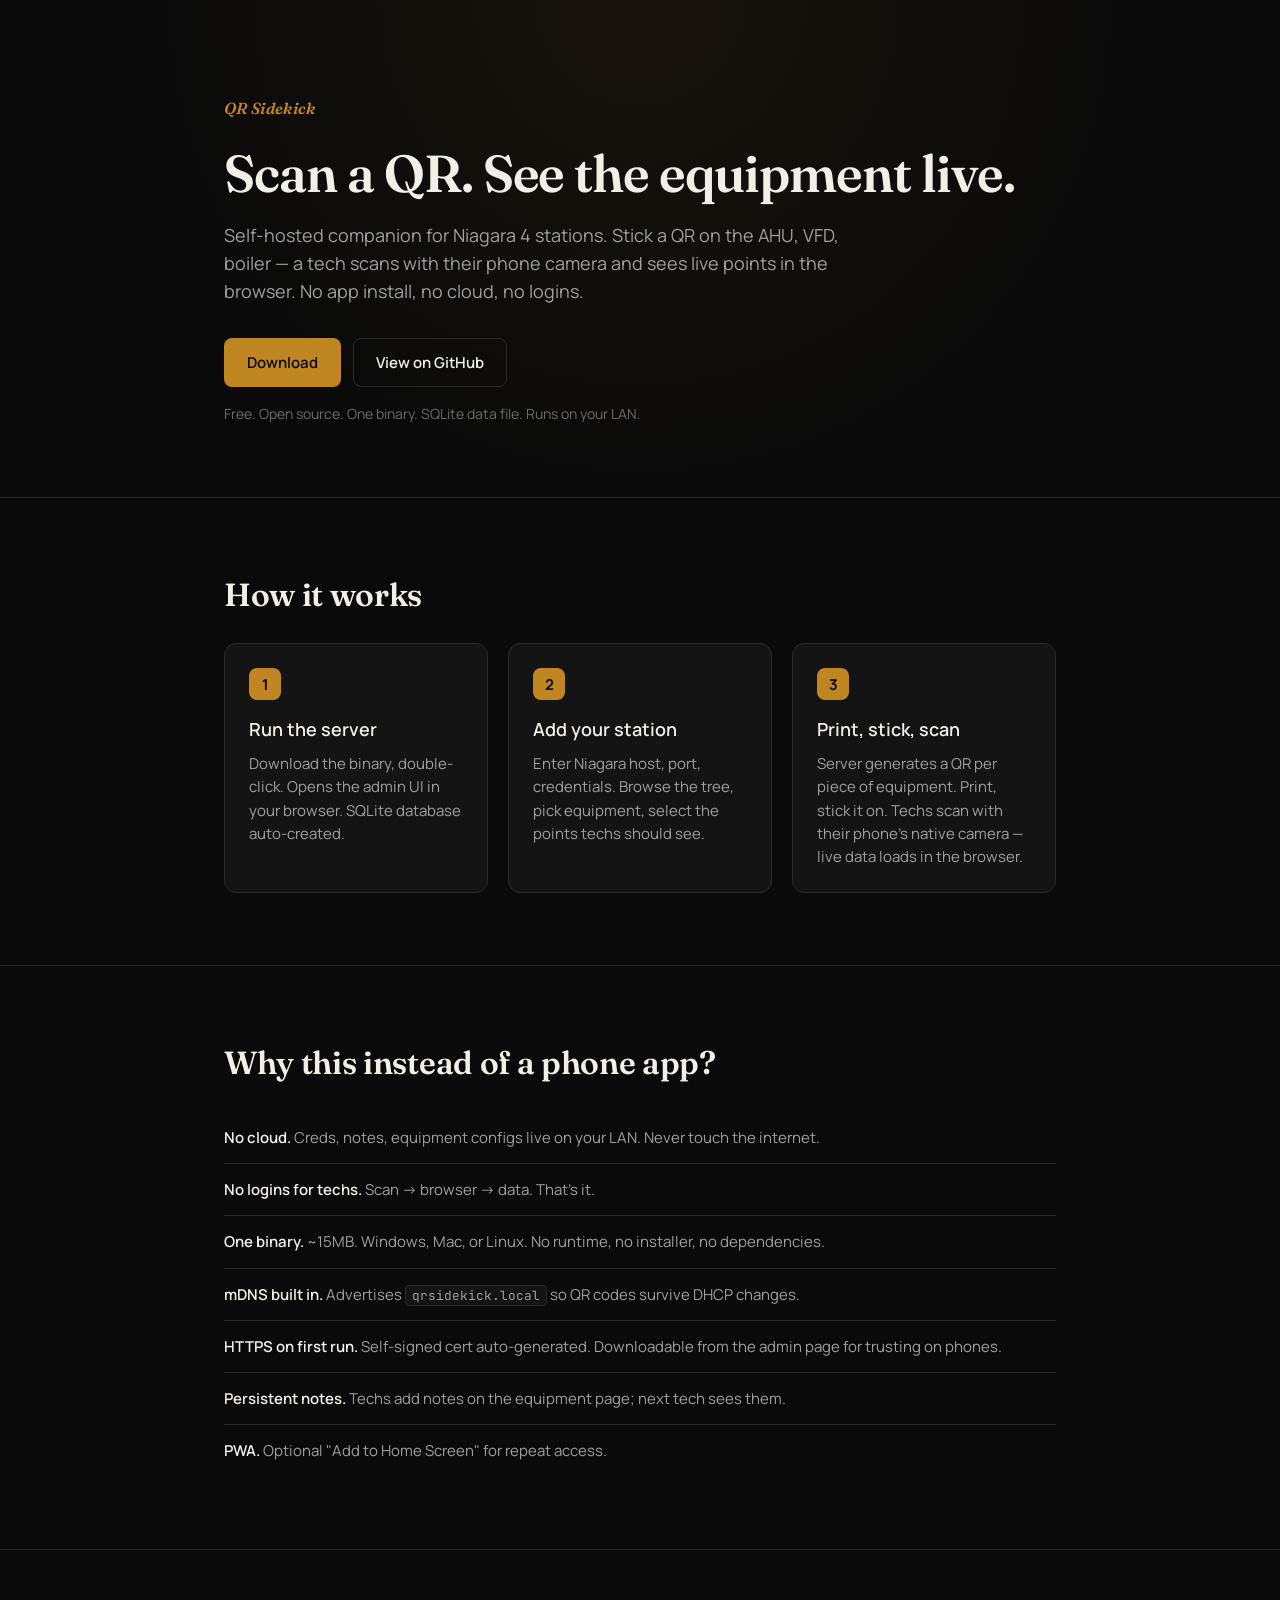
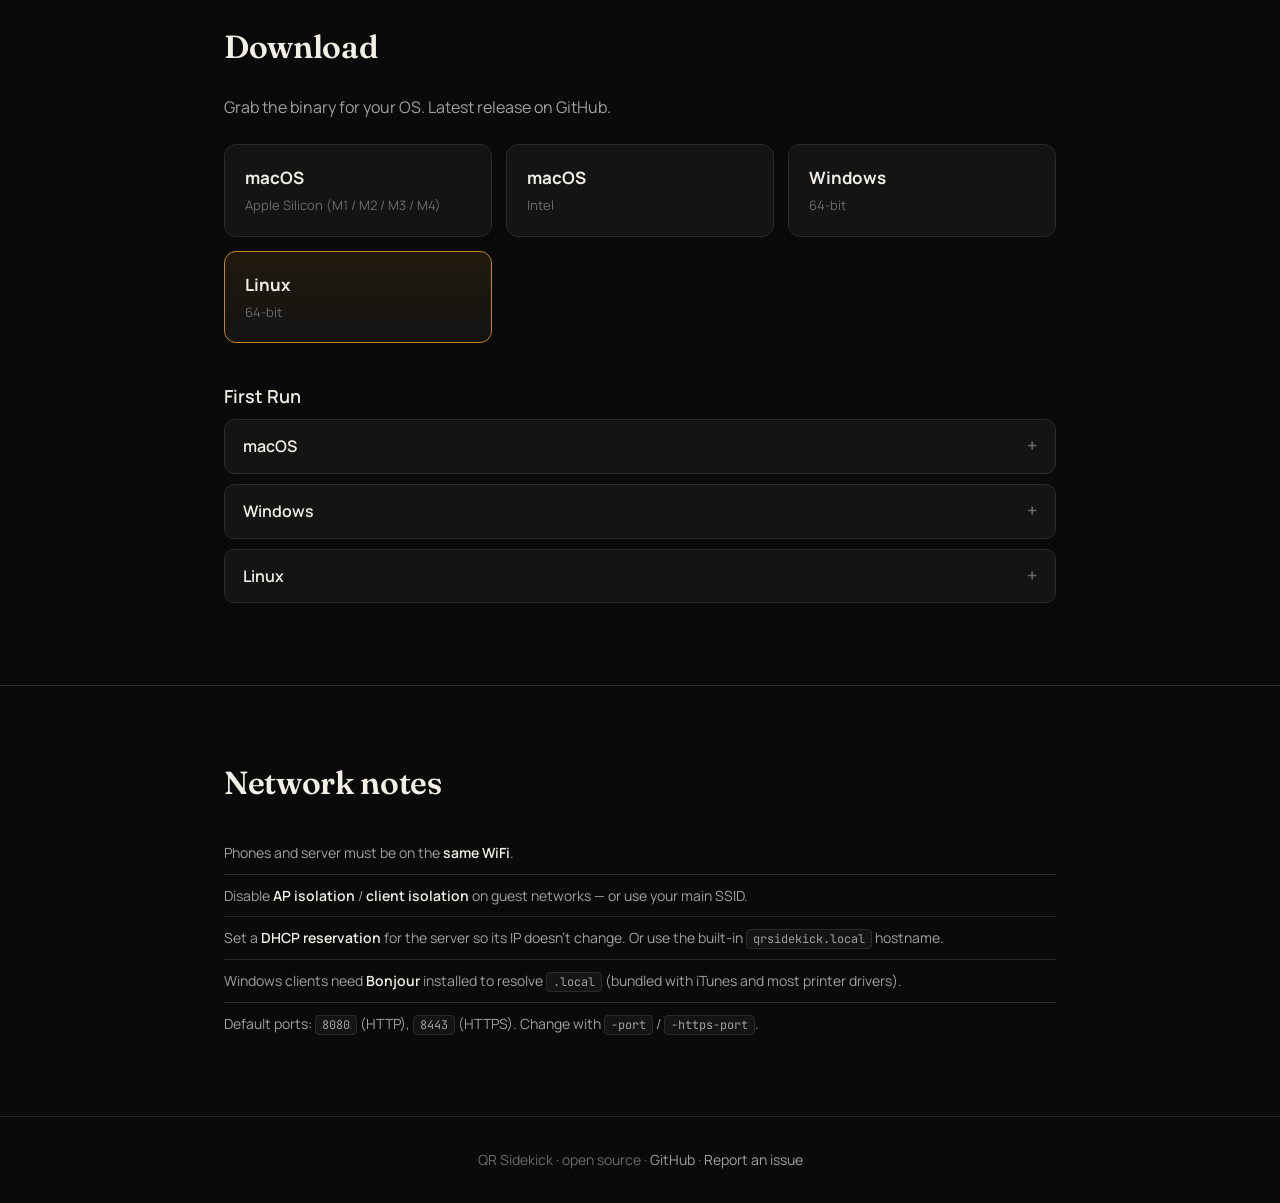
==== index.html @ 25e9cbfd "chore: remove legacy mobile app setup" ====
<!doctype html>
<html lang="en">
<head>
  <meta charset="utf-8">
  <meta name="viewport" content="width=device-width, initial-scale=1">
  <meta http-equiv="refresh" content="0; url=site/">
  <title>QR Sidekick</title>
  <link rel="canonical" href="site/">
</head>
<body>
  <p><a href="site/">Continue to QR Sidekick</a></p>
</body>
</html>
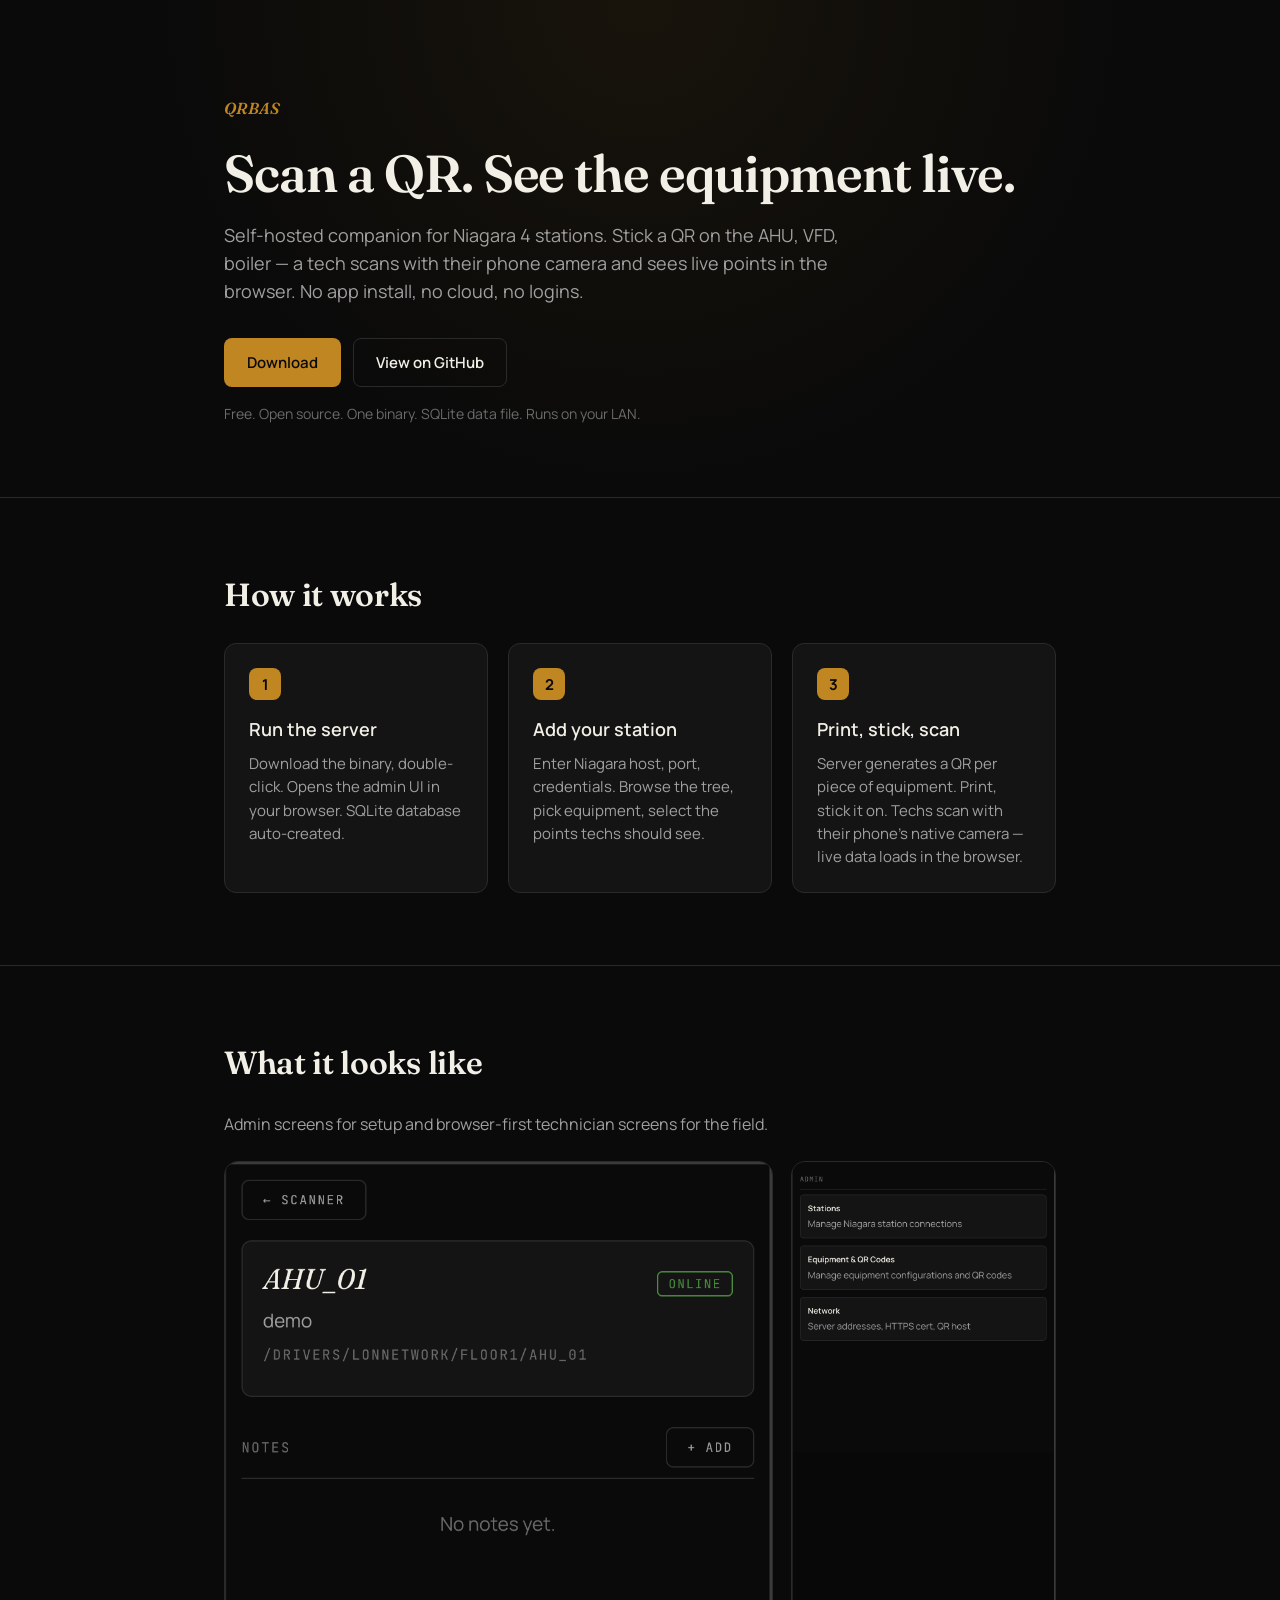
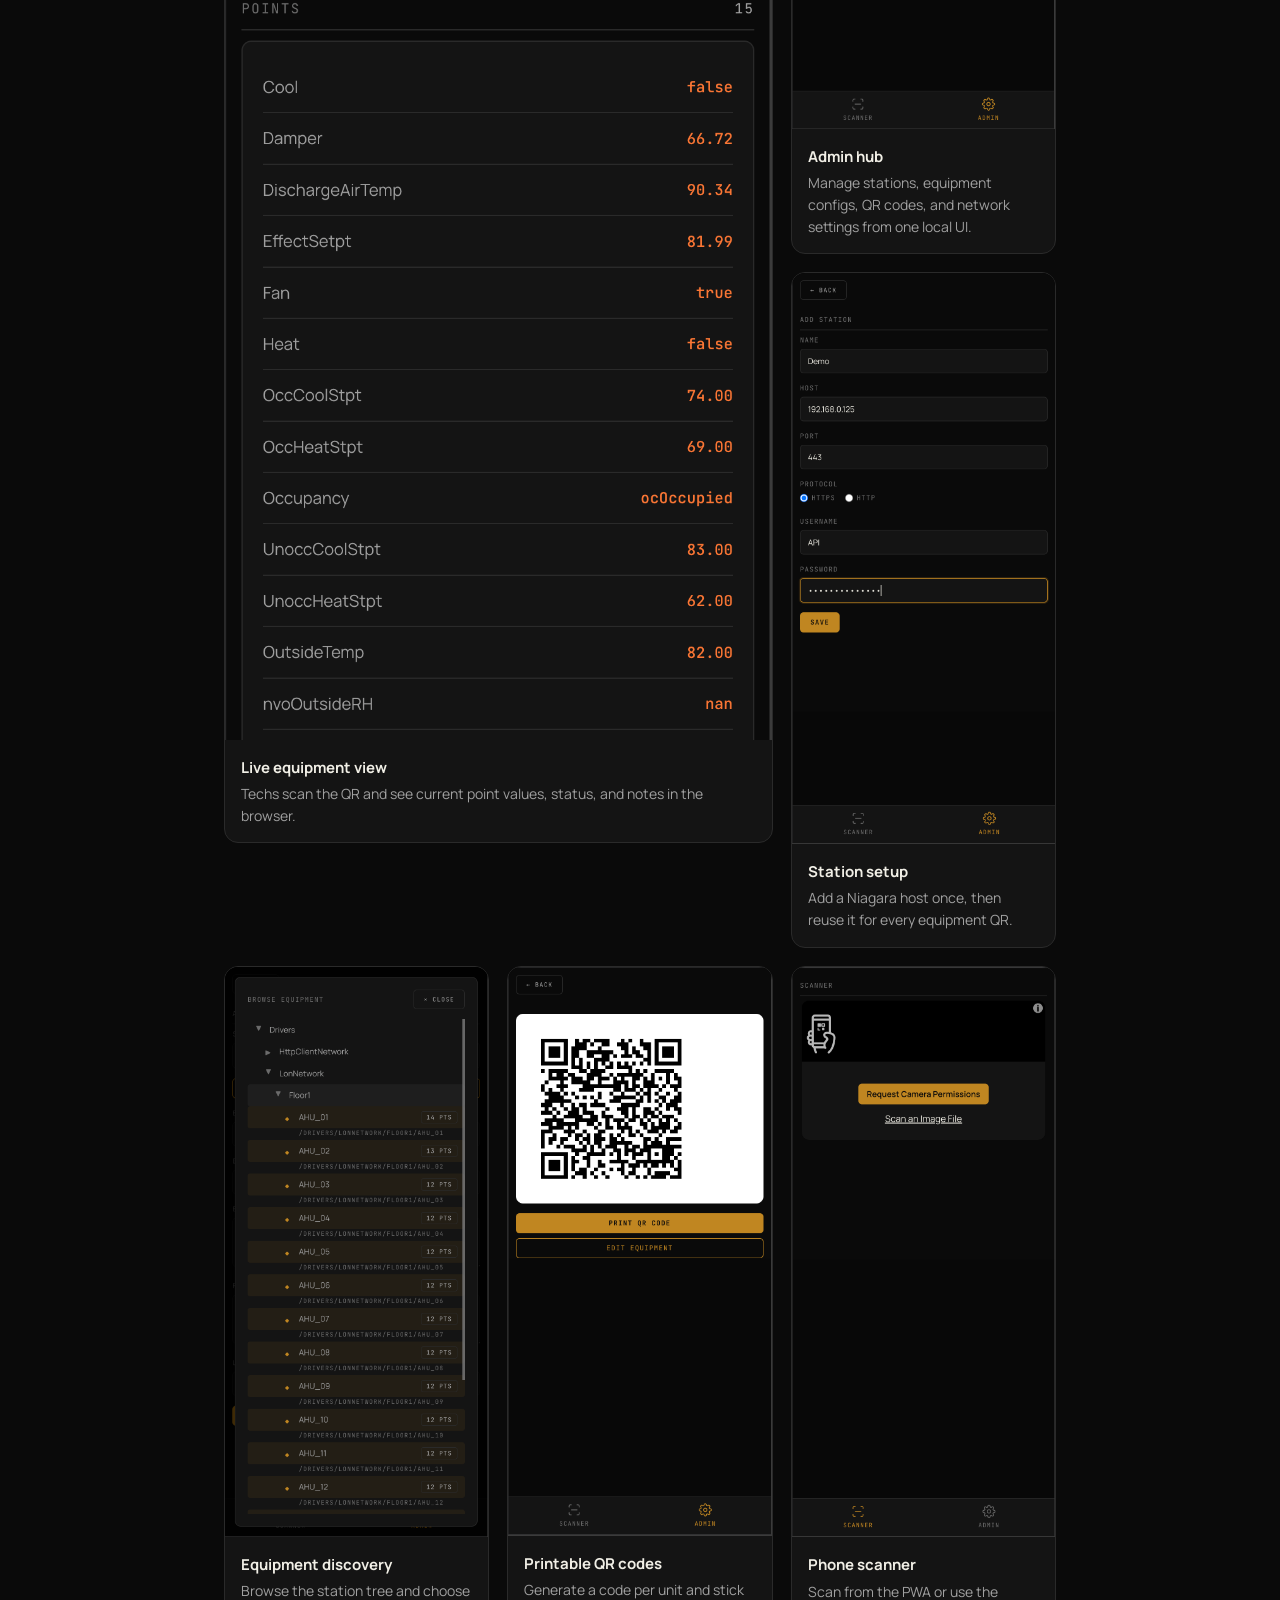
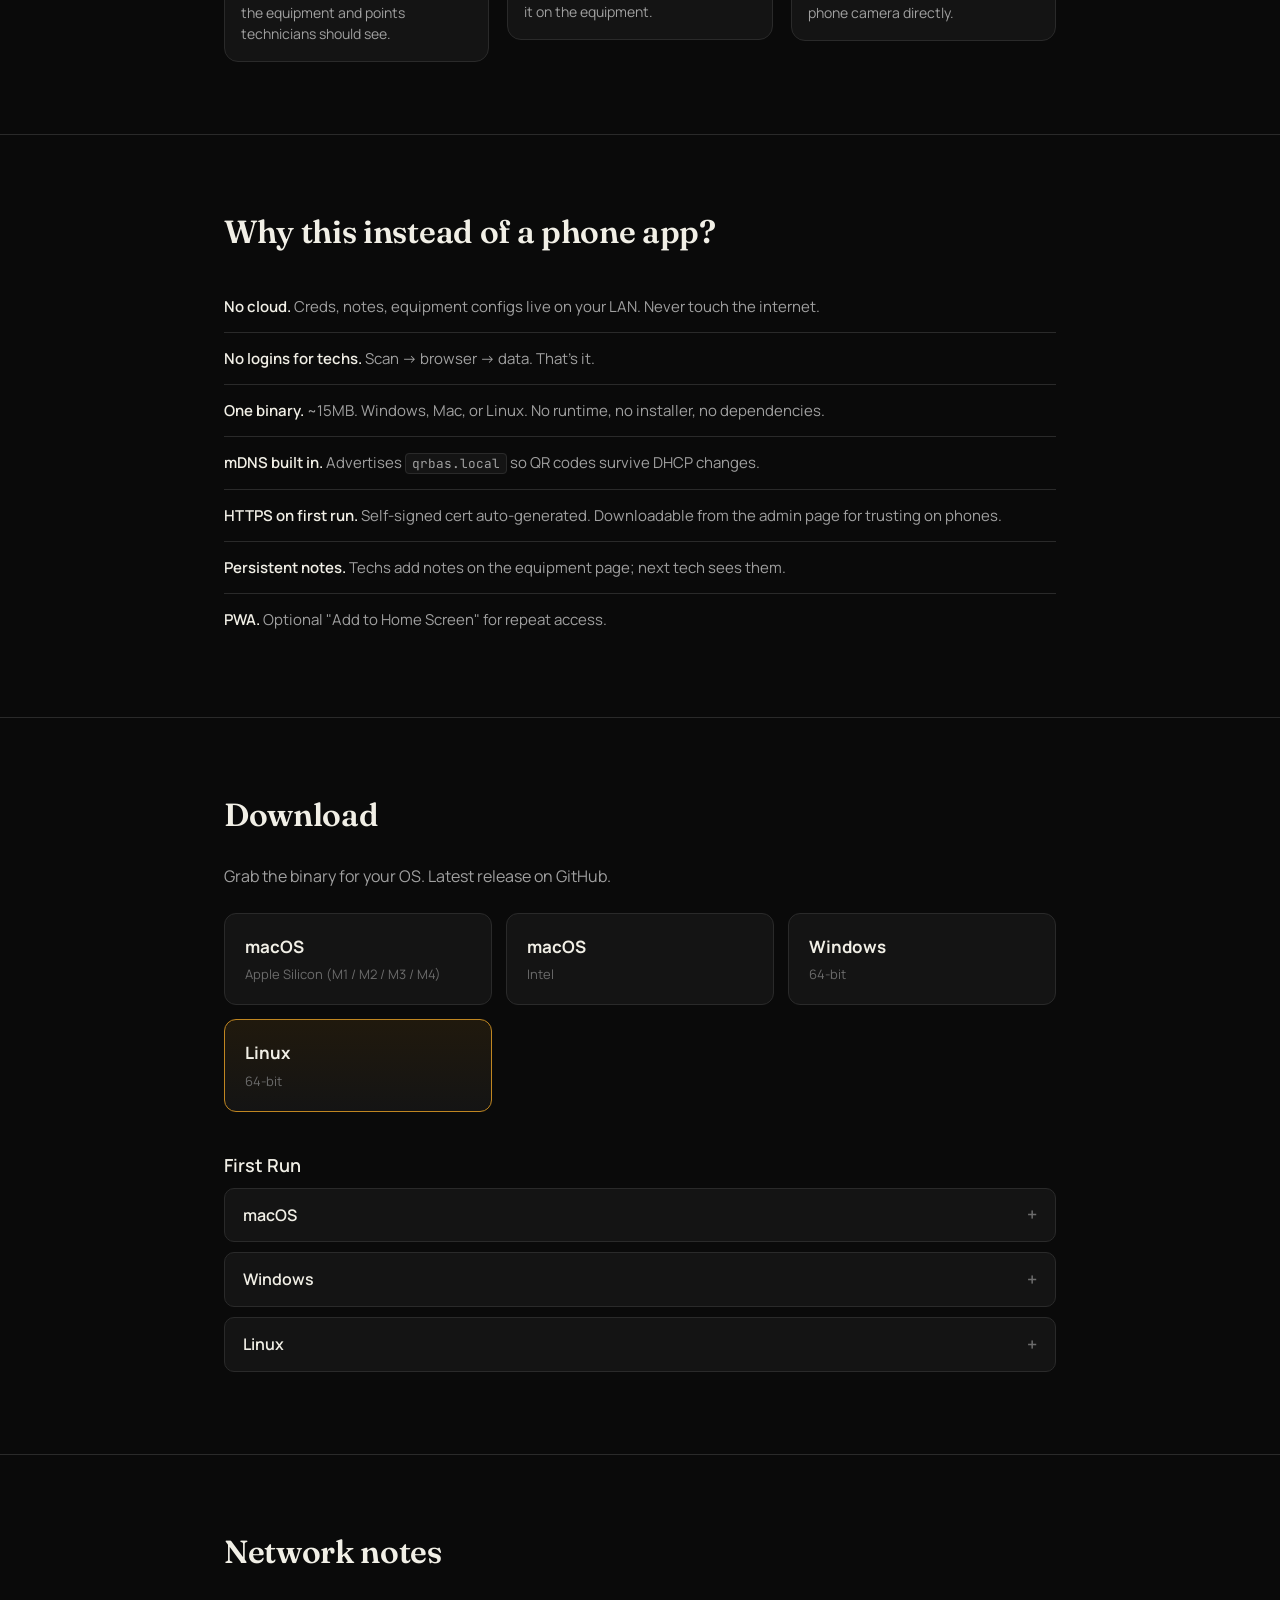
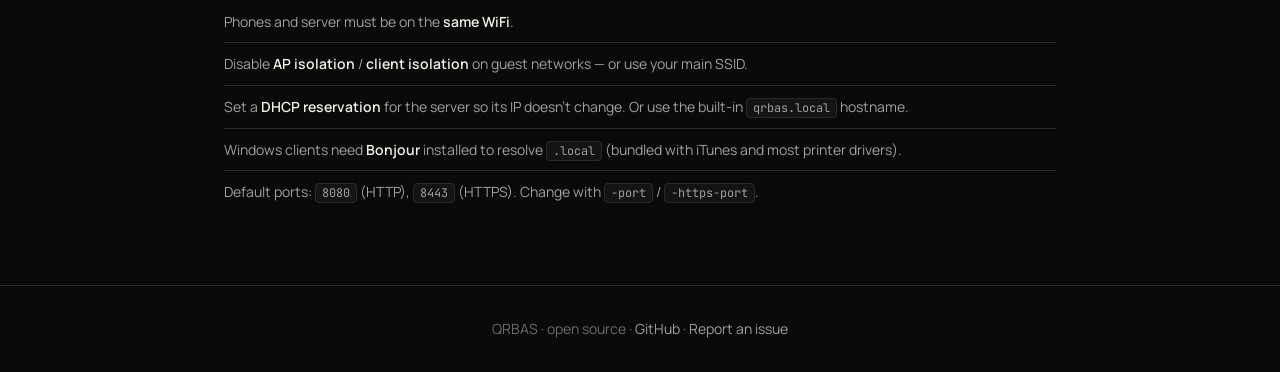
==== commit 8cc567f4: "Rebrand app as QRBAS" ====
--- a/index.html
+++ b/index.html
@@ -4,10 +4,10 @@
   <meta charset="utf-8">
   <meta name="viewport" content="width=device-width, initial-scale=1">
   <meta http-equiv="refresh" content="0; url=site/">
-  <title>QR Sidekick</title>
+  <title>QRBAS</title>
   <link rel="canonical" href="site/">
 </head>
 <body>
-  <p><a href="site/">Continue to QR Sidekick</a></p>
+  <p><a href="site/">Continue to QRBAS</a></p>
 </body>
 </html>
